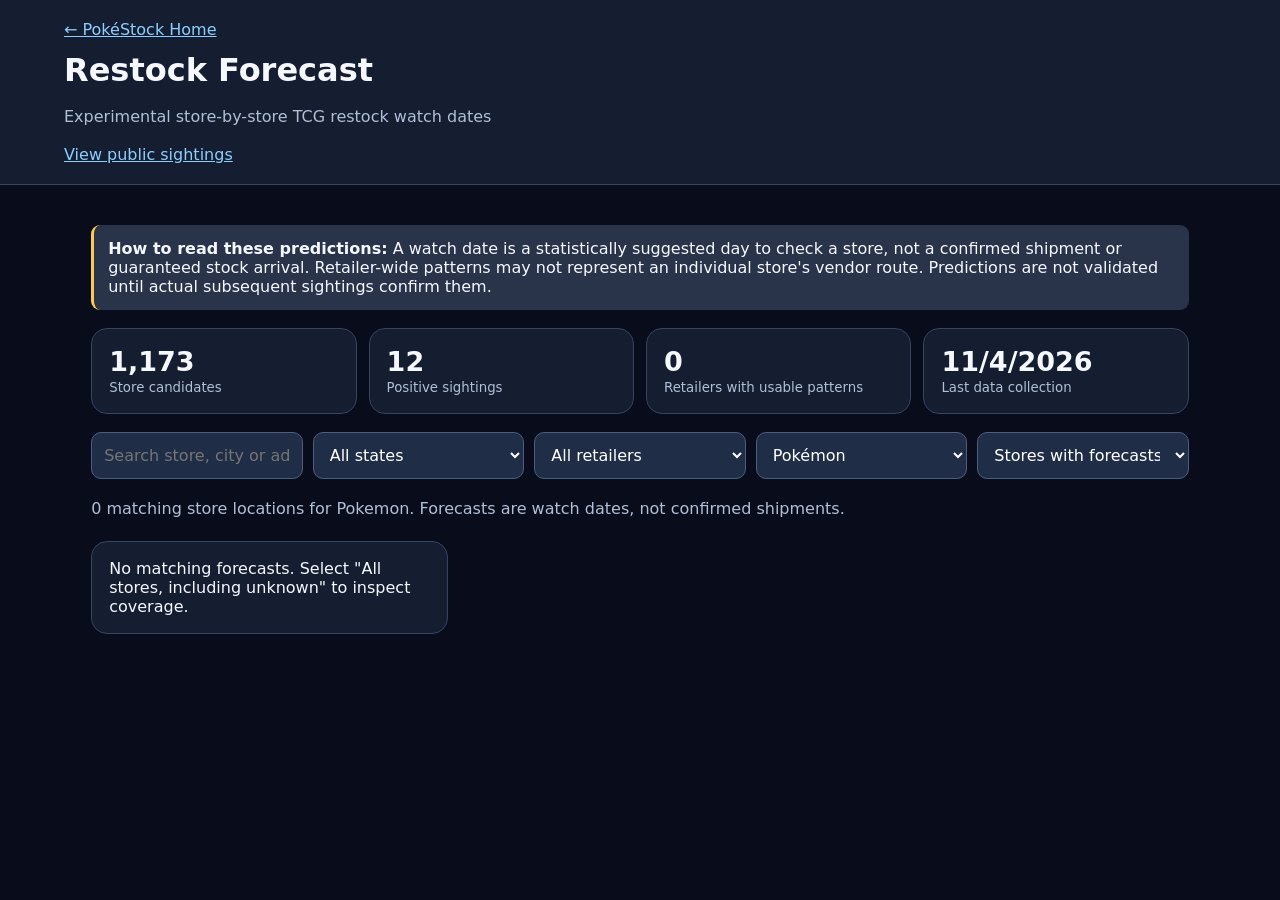
==== forecast.html @ af4f96c8 "Create forecast.html" ====
<!DOCTYPE html>
<html lang="en">
<head>
<meta charset="UTF-8">
<meta name="viewport" content="width=device-width,initial-scale=1">
<meta name="theme-color" content="#090d1b">
<title>PokéStock | Restock Forecast</title>
<style>
:root{color-scheme:dark;font-family:system-ui,sans-serif;background:#090d1b;color:#f5f8ff}
*{box-sizing:border-box}
body{margin:0}
header{padding:20px 5%;background:#151d30;border-bottom:1px solid #354462}
main{max-width:1200px;margin:auto;padding:22px 4%}
a{color:#8dceff}
h1{margin:12px 0}
p{line-height:1.5}
.muted{color:#b0bfd8}
.note{background:#29334a;border-left:3px solid #ffc94b;border-radius:9px;padding:14px;margin:18px 0}
.controls{display:grid;grid-template-columns:repeat(auto-fit,minmax(155px,1fr));gap:10px;margin:18px 0}
input,select{background:#202d47;color:white;border:1px solid #4b5e80;border-radius:10px;padding:12px;width:100%;font:inherit}
.stats{display:grid;grid-template-columns:repeat(auto-fit,minmax(145px,1fr));gap:12px}
.stat,.card{background:#151d30;border:1px solid #354462;border-radius:16px;padding:17px}
.stat strong{display:block;font-size:27px}
.stat small{color:#b0bfd8}
.grid{display:grid;grid-template-columns:repeat(auto-fill,minmax(280px,1fr));gap:14px;margin:20px 0}
.card h3{margin:8px 0}
.date{font-size:23px;font-weight:800;color:#ffc94b}
.pill{display:inline-block;border-radius:20px;background:#30435e;padding:5px 9px;font-size:12px;font-weight:700}
.warning{color:#ffce85}
.ok{color:#79efbb}
button{background:#2869bd;border:0;color:white;padding:11px 15px;border-radius:10px;cursor:pointer}
</style>
</head>
<body>
<header>
<a href="index.html">← PokéStock Home</a>
<h1>Restock Forecast</h1>
<p class="muted">Experimental store-by-store TCG restock watch dates</p>
<a href="sightings.html">View public sightings</a>
</header>
<main>
<div class="note">
<strong>How to read these predictions:</strong>
A watch date is a statistically suggested day to check a store,
not a confirmed shipment or guaranteed stock arrival.
Retailer-wide patterns may not represent an individual store's vendor route.
Predictions are not validated until actual subsequent sightings confirm them.
</div>
<div class="stats">
<div class="stat"><strong id="stores">—</strong><small>Store candidates</small></div>
<div class="stat"><strong id="observations">—</strong><small>Positive sightings</small></div>
<div class="stat"><strong id="patterns">—</strong><small>Retailers with usable patterns</small></div>
<div class="stat"><strong id="updated">—</strong><small>Last data collection</small></div>
</div>
<div class="controls">
<input id="search" placeholder="Search store, city or address">
<select id="state"><option value="">All states</option></select>
<select id="retailer"><option value="">All retailers</option></select>
<select id="game">
<option value="Pokemon">Pokémon</option>
<option value="Gundam">Gundam</option>
<option value="Union Arena">Union Arena</option>
<option value="One Piece">One Piece</option>
<option value="Lorcana">Lorcana</option>
<option value="Magic The Gathering">Magic: The Gathering</option>
<option value="Yu-Gi-Oh">Yu-Gi-Oh!</option>
<option value="Digimon">Digimon</option>
<option value="Dragon Ball">Dragon Ball</option>
<option value="Star Wars Unlimited">Star Wars Unlimited</option>
<option value="Riftbound">Riftbound</option>
<option value="Flesh and Blood">Flesh and Blood</option>
<option value="Weiss Schwarz">Weiss Schwarz</option>
<option value="Cardfight Vanguard">Cardfight Vanguard</option>
</select>
<select id="coverage">
<option value="forecast">Stores with forecasts</option>
<option value="all">All stores, including unknown</option>
</select>
</div>
<p id="summary" class="muted">Loading data...</p>
<div id="results" class="grid"></div>
</main>
<script>
"use strict";
const $=id=>document.getElementById(id);
const DAY=86400000;
let stores=[],events=[],report={};
const DAYS=["Sunday","Monday","Tuesday","Wednesday","Thursday","Friday","Saturday"];
function esc(s){
return String(s??"").replace(/[&<>"']/g,c=>({"&":"&amp;","<":"&lt;",">":"&gt;",'"':"&quot;","'":"&#39;"}[c]));
}
function norm(s){return String(s??"").trim().toLowerCase();}
function dateOnly(s){
const d=new Date(s);
return Number.isFinite(d.getTime())?d:null;
}
function dayKey(d){
return d.getUTCFullYear()+"-"+String(d.getUTCMonth()+1).padStart(2,"0")+"-"+String(d.getUTCDate()).padStart(2,"0");
}
function utcDay(s){
const d=dateOnly(s);
if(!d)return null;
return new Date(Date.UTC(d.getUTCFullYear(),d.getUTCMonth(),d.getUTCDate()));
}
function nextDays(){
const today=new Date();
const base=new Date(Date.UTC(today.getFullYear(),today.getMonth(),today.getDate()));
return Array.from({length:14},(_,i)=>new Date(base.getTime()+i*DAY));
}
function uniqueOptions(id,values){
const el=$(id);
const selected=el.value;
for(const v of [...new Set(values)].filter(Boolean).sort()){
const o=document.createElement("option");
o.value=v;o.textContent=v;el.appendChild(o);
}
el.value=selected;
}
function positive(e){
return e.report_status==="reported_in_stock";
}
function gameEvents(game){
return events.filter(e=>e.game===game&&positive(e)&&utcDay(e.reported_at_approx));
}
function retailerPattern(chain,game){
const records=gameEvents(game).filter(e=>norm(e.retailer)===norm(chain));
const grouped=new Map();
for(const e of records){
const d=utcDay(e.reported_at_approx);
const key=[
norm(e.retailer),norm(e.branch),norm(e.city),
norm(e.state),dayKey(d)
].join("|");
if(!grouped.has(key))grouped.set(key,{date:d,day:d.getUTCDay()});
}
const unique=[...grouped.values()];
const days=new Set(unique.map(x=>dayKey(x.date)));
const counts=Array(7).fill(0);
for(const item of unique)counts[item.day]++;
const total=counts.reduce((a,b)=>a+b,0);
return {counts,total,distinctDays:days.size};
}
function storePattern(store,game){
const rows=gameEvents(game).filter(e=>e.store_id===store.source_id);
const days=[...new Set(rows.map(e=>dayKey(utcDay(e.reported_at_approx))))];
const counts=Array(7).fill(0);
for(const day of days){
const d=utcDay(day);
if(d)counts[d.getUTCDay()]++;
}
return {counts,total:days.length,distinctDays:days.length};
}
function buildForecast(store,game){
const local=storePattern(store,game);
const chain=retailerPattern(store.chain,game);
let evidence,scope;
if(local.distinctDays>=3){
evidence=local;scope="store";
}else if(chain.distinctDays>=3&&chain.total>=5){
evidence=chain;scope="retailer";
}else{
return {status:"insufficient",local,chain};
}
const max=Math.max(...evidence.counts);
if(max<2)return {status:"insufficient",local,chain};
const candidates=nextDays()
.filter(d=>evidence.counts[d.getUTCDay()]===max);
if(!candidates.length)return {status:"insufficient",local,chain};
const chosen=candidates[0];
return {
status:"watch",
date:chosen,
weekday:DAYS[chosen.getUTCDay()],
scope,local,chain,
sample:evidence.total,
weekdayCount:max,
weekdayShare:max/evidence.total,
confidence:"Experimental / unvalidated"
};
}
function render(){
const game=$("game").value;
const q=norm($("search").value);
const state=$("state").value;
const retailer=$("retailer").value;
const coverage=$("coverage").value;
const filtered=stores
.filter(s=>!state||s.state===state)
.filter(s=>!retailer||s.chain===retailer)
.filter(s=>!q||[
s.name,s.chain,s.city,s.state,s.address
].join(" ").toLowerCase().includes(q))
.map(s=>({store:s,forecast:buildForecast(s,game)}))
.filter(x=>coverage==="all"||x.forecast.status==="watch")
.sort((a,b)=>{
if(a.forecast.status!==b.forecast.status)
return a.forecast.status==="watch"?-1:1;
if(a.forecast.status==="watch"&&b.forecast.status==="watch"){
const diff=a.forecast.date-b.forecast.date;
if(diff)return diff;
}
return String(a.store.state).localeCompare(String(b.store.state))||
String(a.store.city).localeCompare(String(b.store.city));
});
$("summary").textContent=filtered.length+
" matching store locations for "+game+
". Forecasts are watch dates, not confirmed shipments.";
$("results").innerHTML=filtered.slice(0,300).map(({store:s,forecast:f})=>{
const watch=f.status==="watch";
const evidence=watch
? f.scope==="store"
?"Based on "+f.local.distinctDays+" separate sighting days at this candidate location."
:"Based on "+f.chain.total+" distinct store-day reports across "+f.chain.distinctDays+" days for "+s.chain+". Not a location-specific delivery pattern."
:"Not enough positive sightings for a defensible watch date.";
return `<article class="card">
<span class="pill">${esc(game)}</span>
<h3>${esc(s.name)}</h3>
<p>${esc(s.address||"Address unverified")}</p>
<p>${esc(s.city)}, ${esc(s.state)}</p>
${watch?`
<div class="date">${esc(f.weekday)}, ${esc(f.date.toLocaleDateString("en-US",{timeZone:"UTC",month:"short",day:"numeric",year:"numeric"}))}</div>
<p class="warning"><strong>Experimental restock watch</strong></p>
<p class="muted">${esc(evidence)}</p>
<p class="muted">Model basis: ${esc(f.scope==="store"?"Exact-store reports":"Retailer-wide reports")} · ${f.weekdayCount}/${f.sample} observed store-days fell on ${esc(f.weekday)}.</p>
`:`
<p class="warning"><strong>Forecast unavailable</strong></p>
<p class="muted">${esc(evidence)}</p>
`}
<p class="muted">Store identity: candidate / unverified. Current shelf stock: unknown.</p>
</article>`;
}).join("")||'<div class="card">No matching forecasts. Select "All stores, including unknown" to inspect coverage.</div>';
if(filtered.length>300)$("summary").textContent+=" Showing first 300 results; narrow your search.";
}
async function load(){
try{
const suffix="?v="+Date.now();
const urls=[
"data/physical_inventory_sources.json",
"data/v34_public_sightings.json",
"data/v34_report.json"
];
const responses=await Promise.all(urls.map(u=>fetch(u+suffix,{cache:"no-store"})));
if(responses.some(r=>!r.ok))throw Error("One or more data files are unavailable");
[stores,events,report]=await Promise.all(responses.map(r=>r.json()));
if(!Array.isArray(stores)||!Array.isArray(events))throw Error("Invalid data format");
uniqueOptions("state",stores.map(s=>s.state));
uniqueOptions("retailer",stores.map(s=>s.chain));
$("stores").textContent=stores.length.toLocaleString();
$("observations").textContent=gameEvents("Pokemon").length;
$("patterns").textContent=[...new Set(stores.map(s=>s.chain))]
.filter(chain=>{
const p=retailerPattern(chain,"Pokemon");
return p.distinctDays>=3&&p.total>=5&&Math.max(...p.counts)>=2;
}).length;
$("updated").textContent=report.checked_at?
new Date(report.checked_at).toLocaleDateString():"Unknown";
render();
}catch(err){
$("summary").textContent="Unable to load forecast data: "+err.message;
console.error(err);
}
}
for(const id of ["search","state","retailer","game","coverage"]){
$(id).addEventListener("input",render);
}
load();
</script>
</body>
</html>
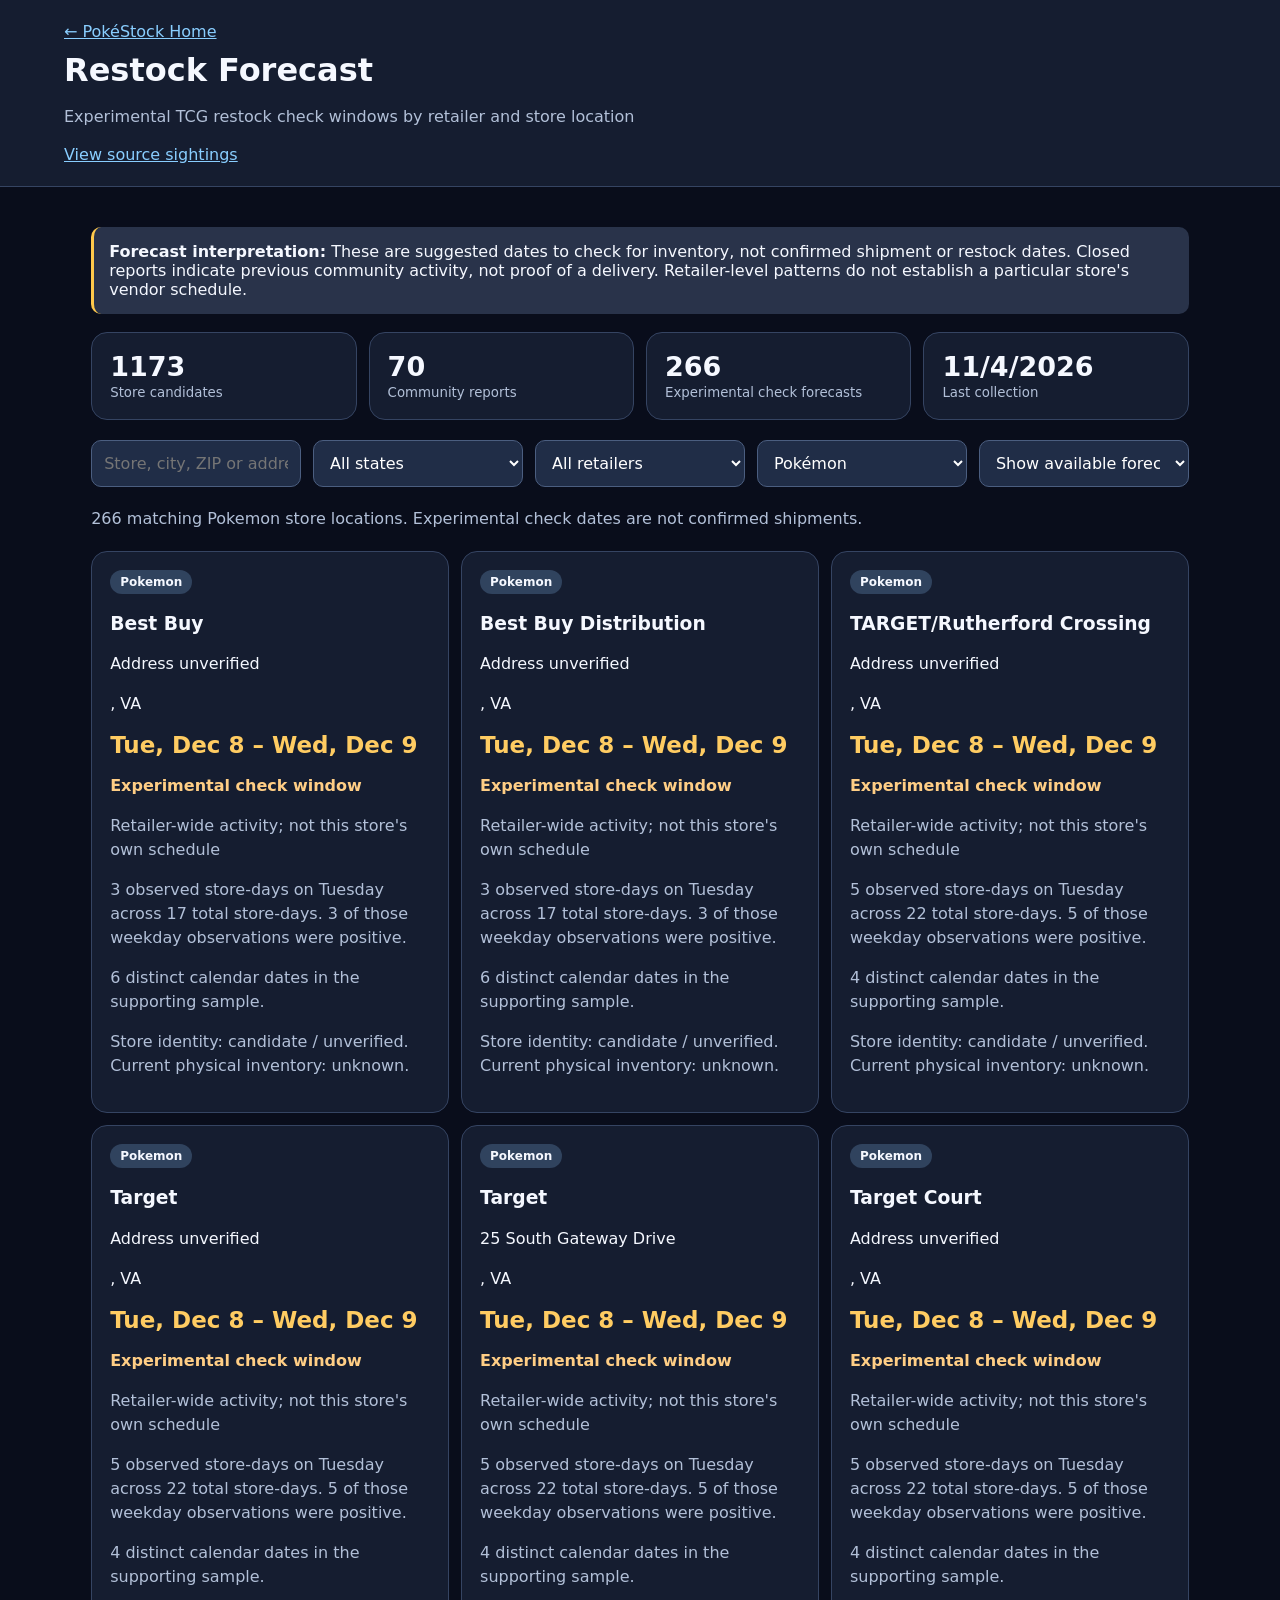
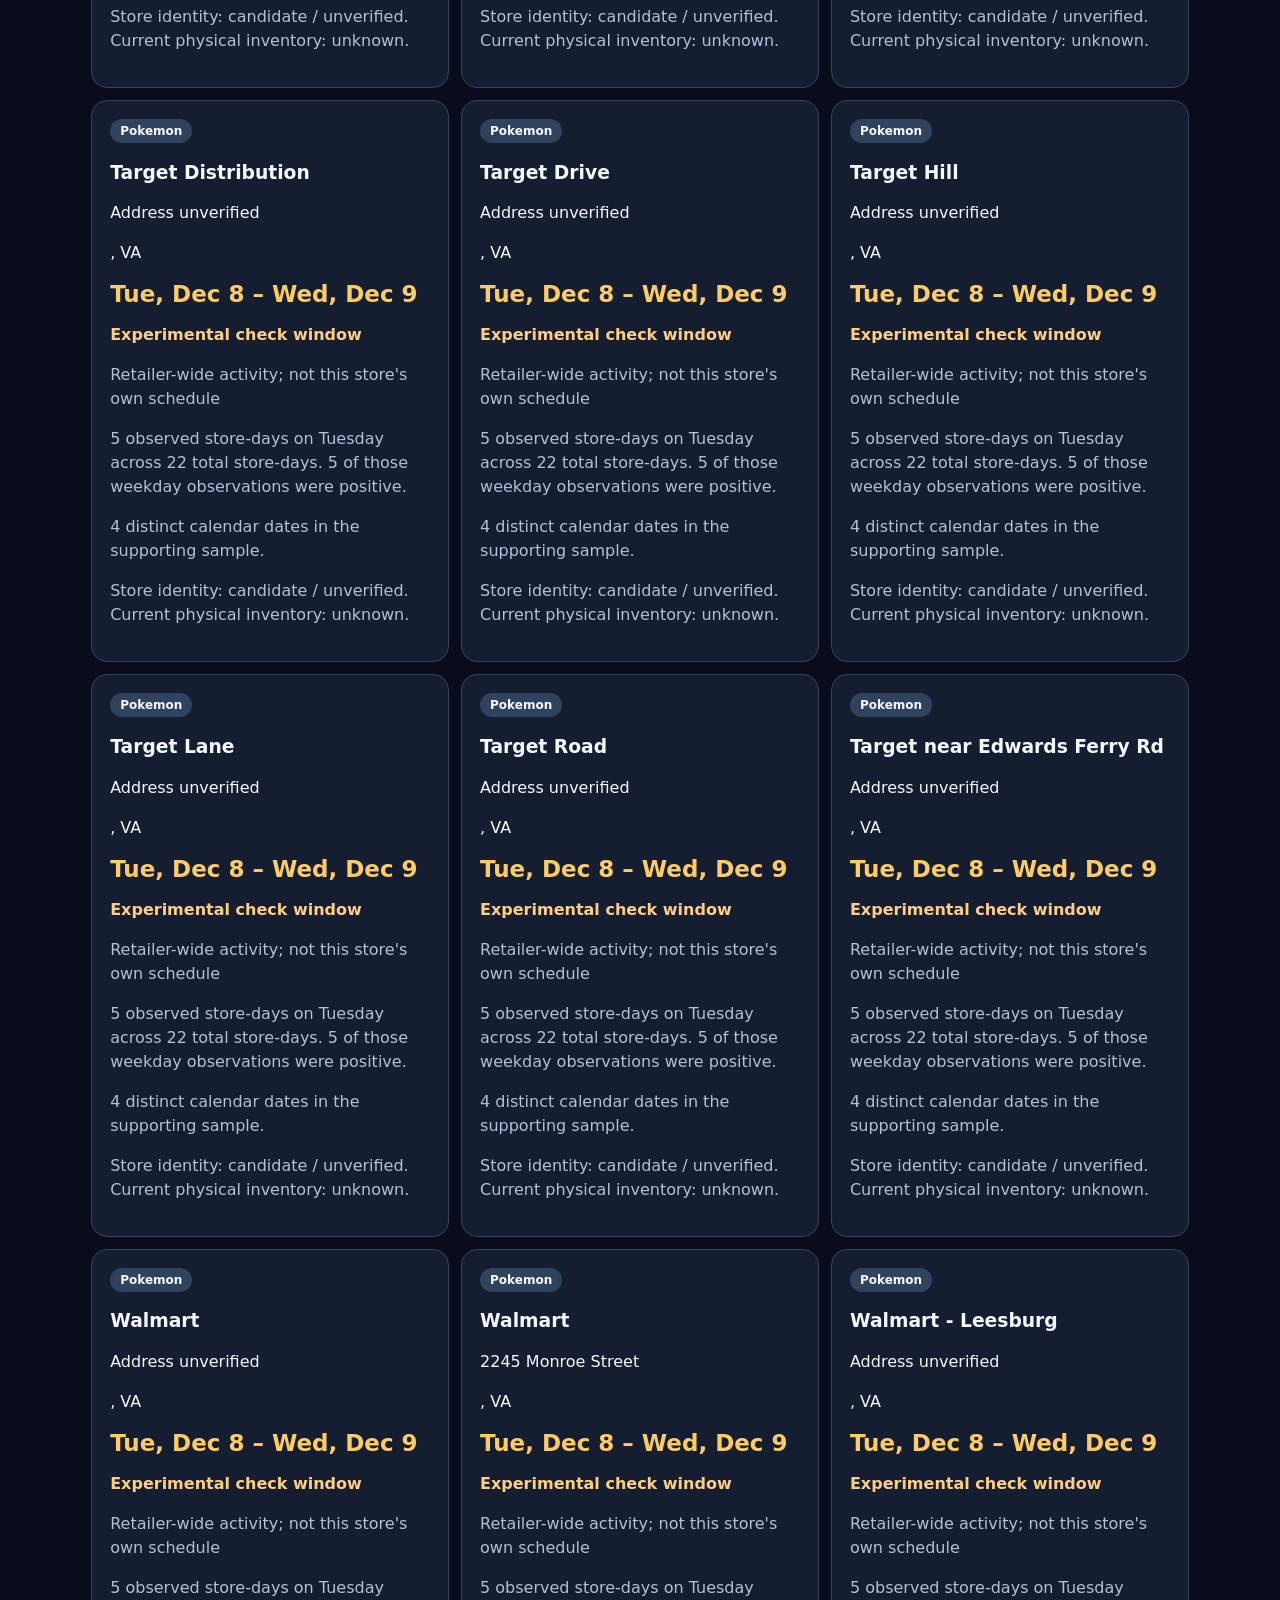
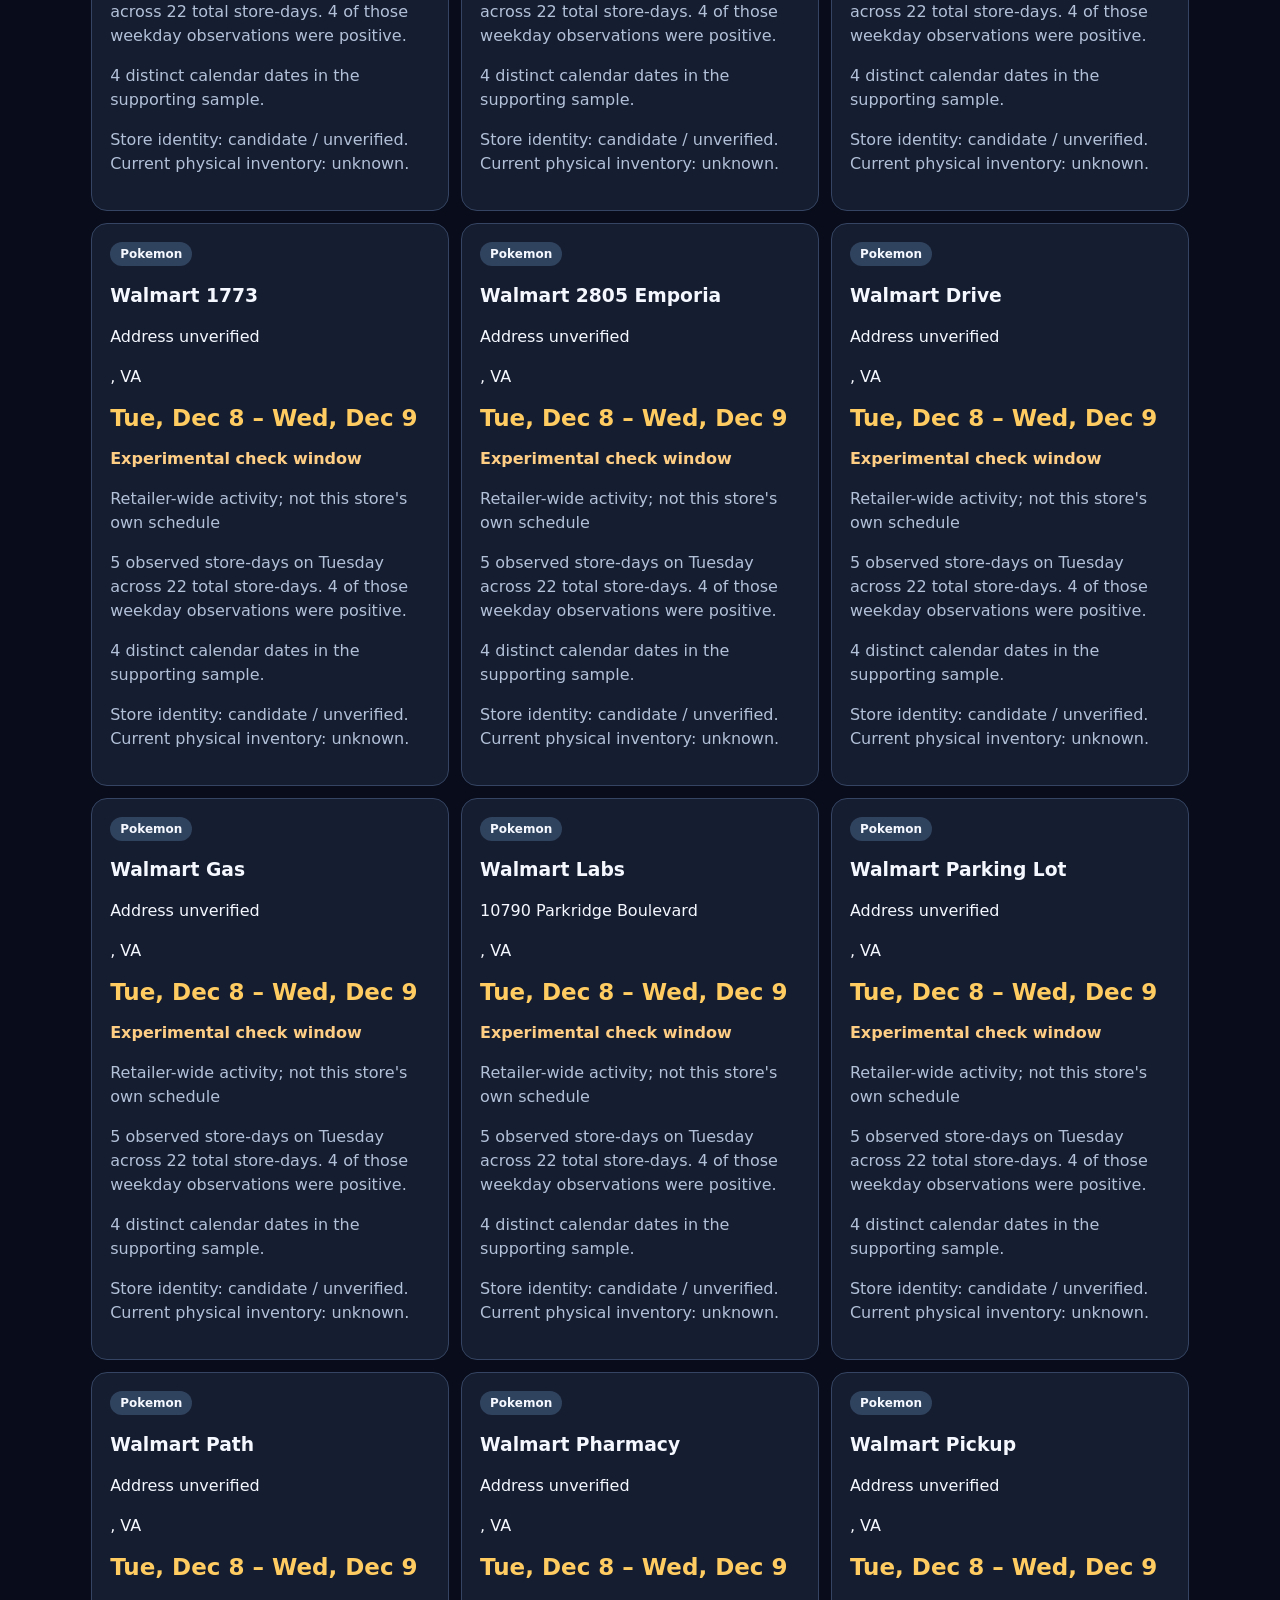
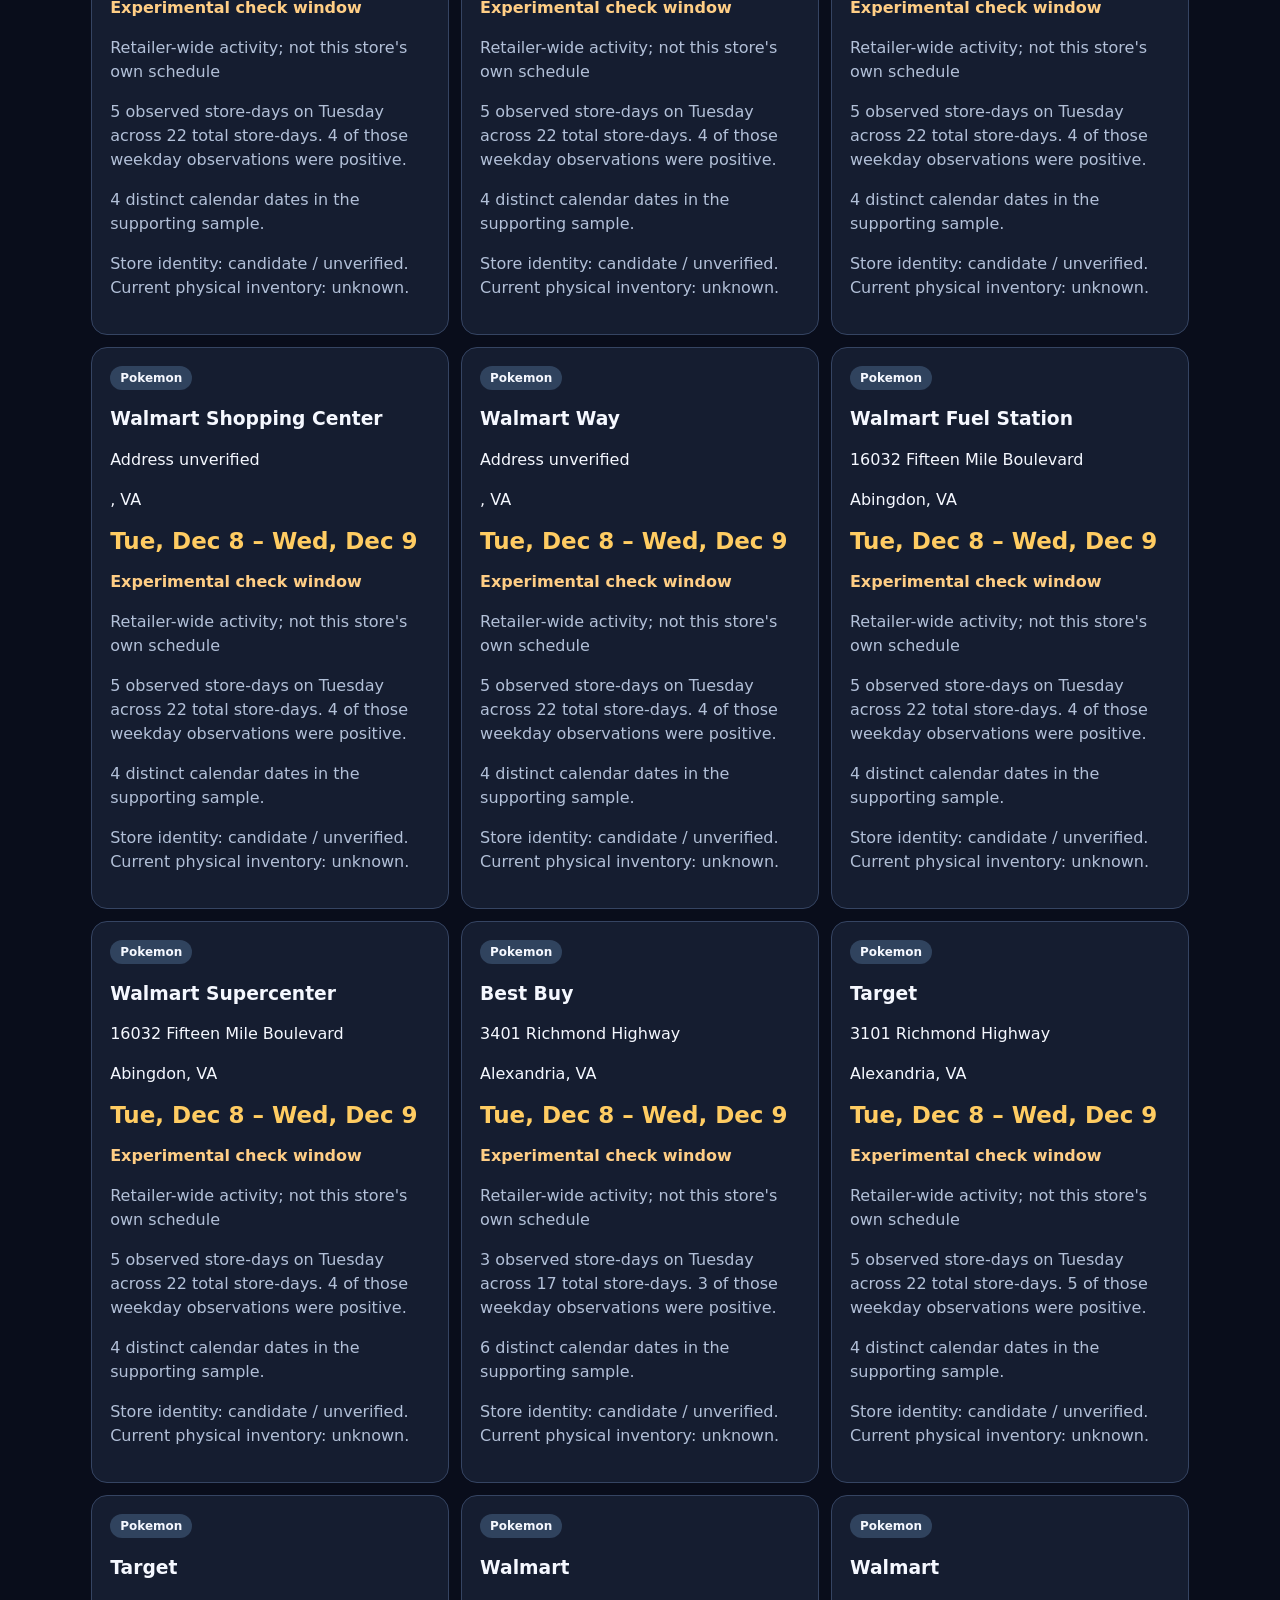
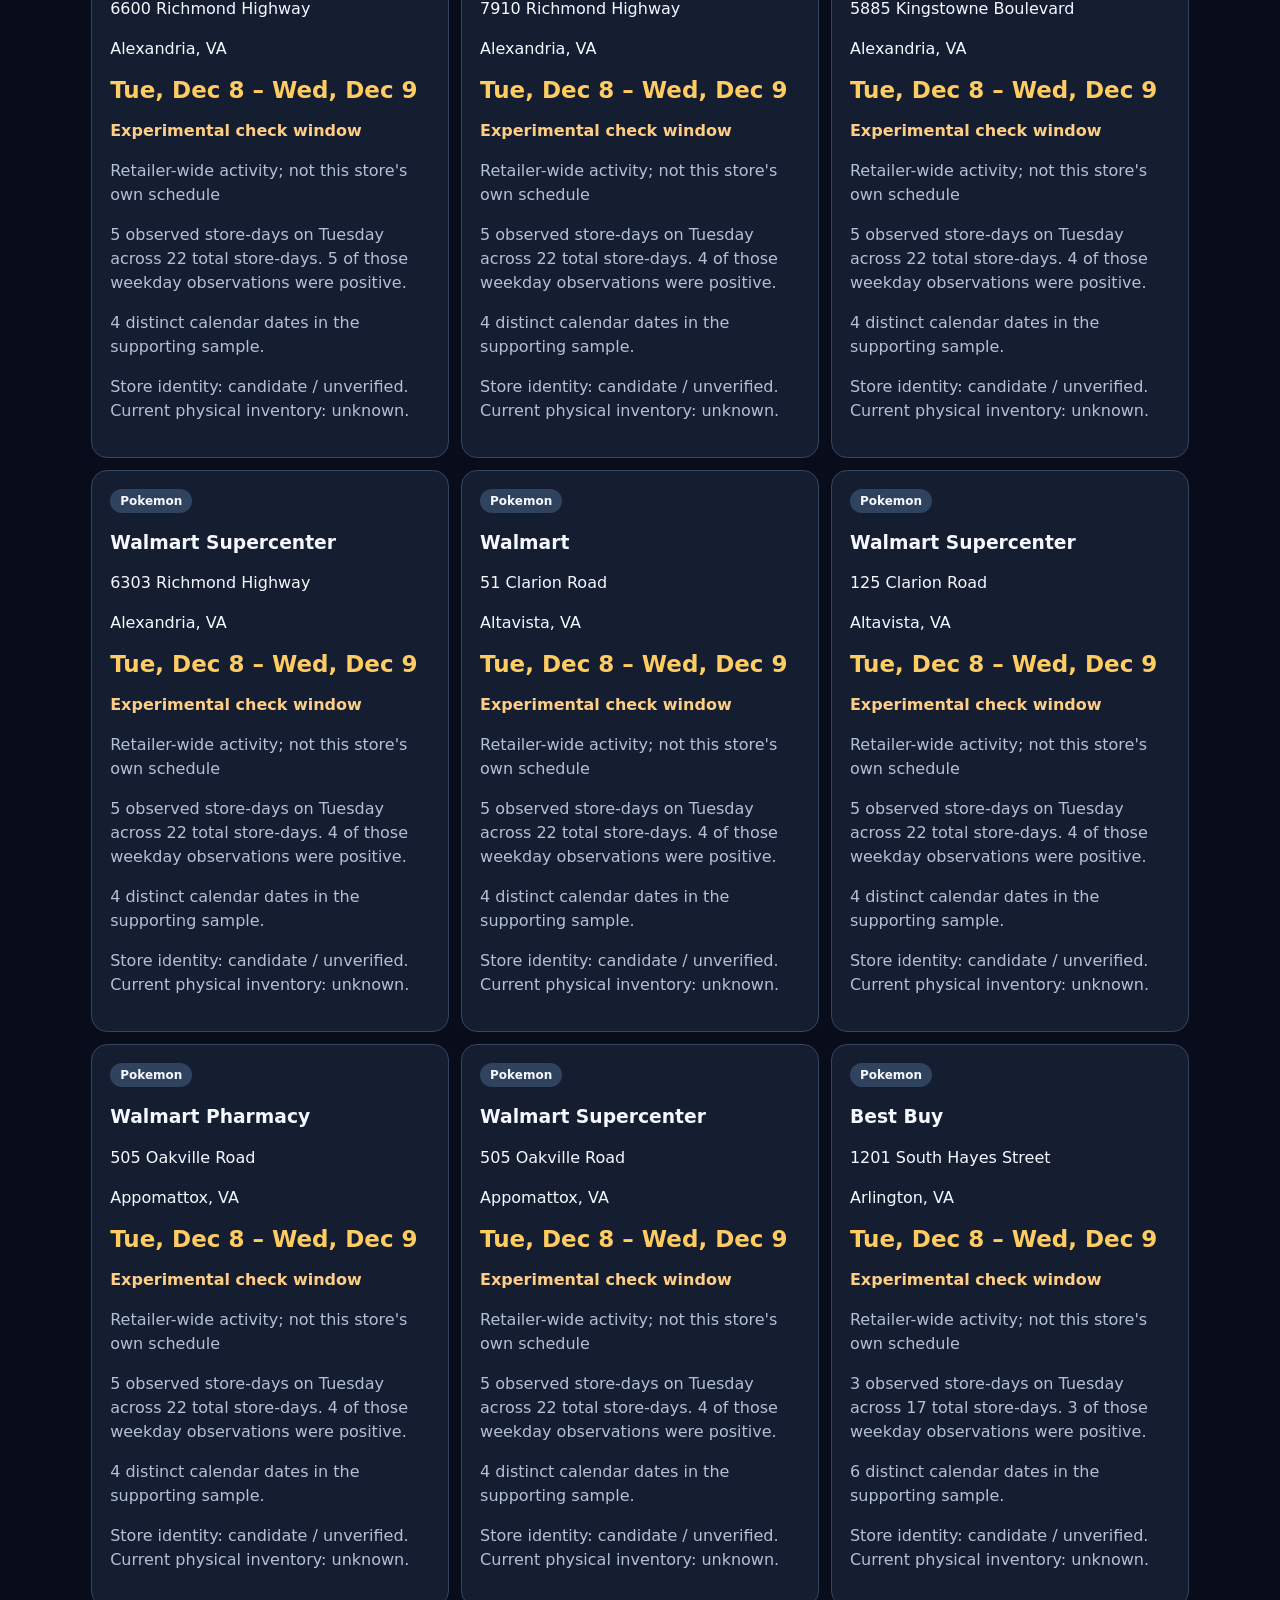
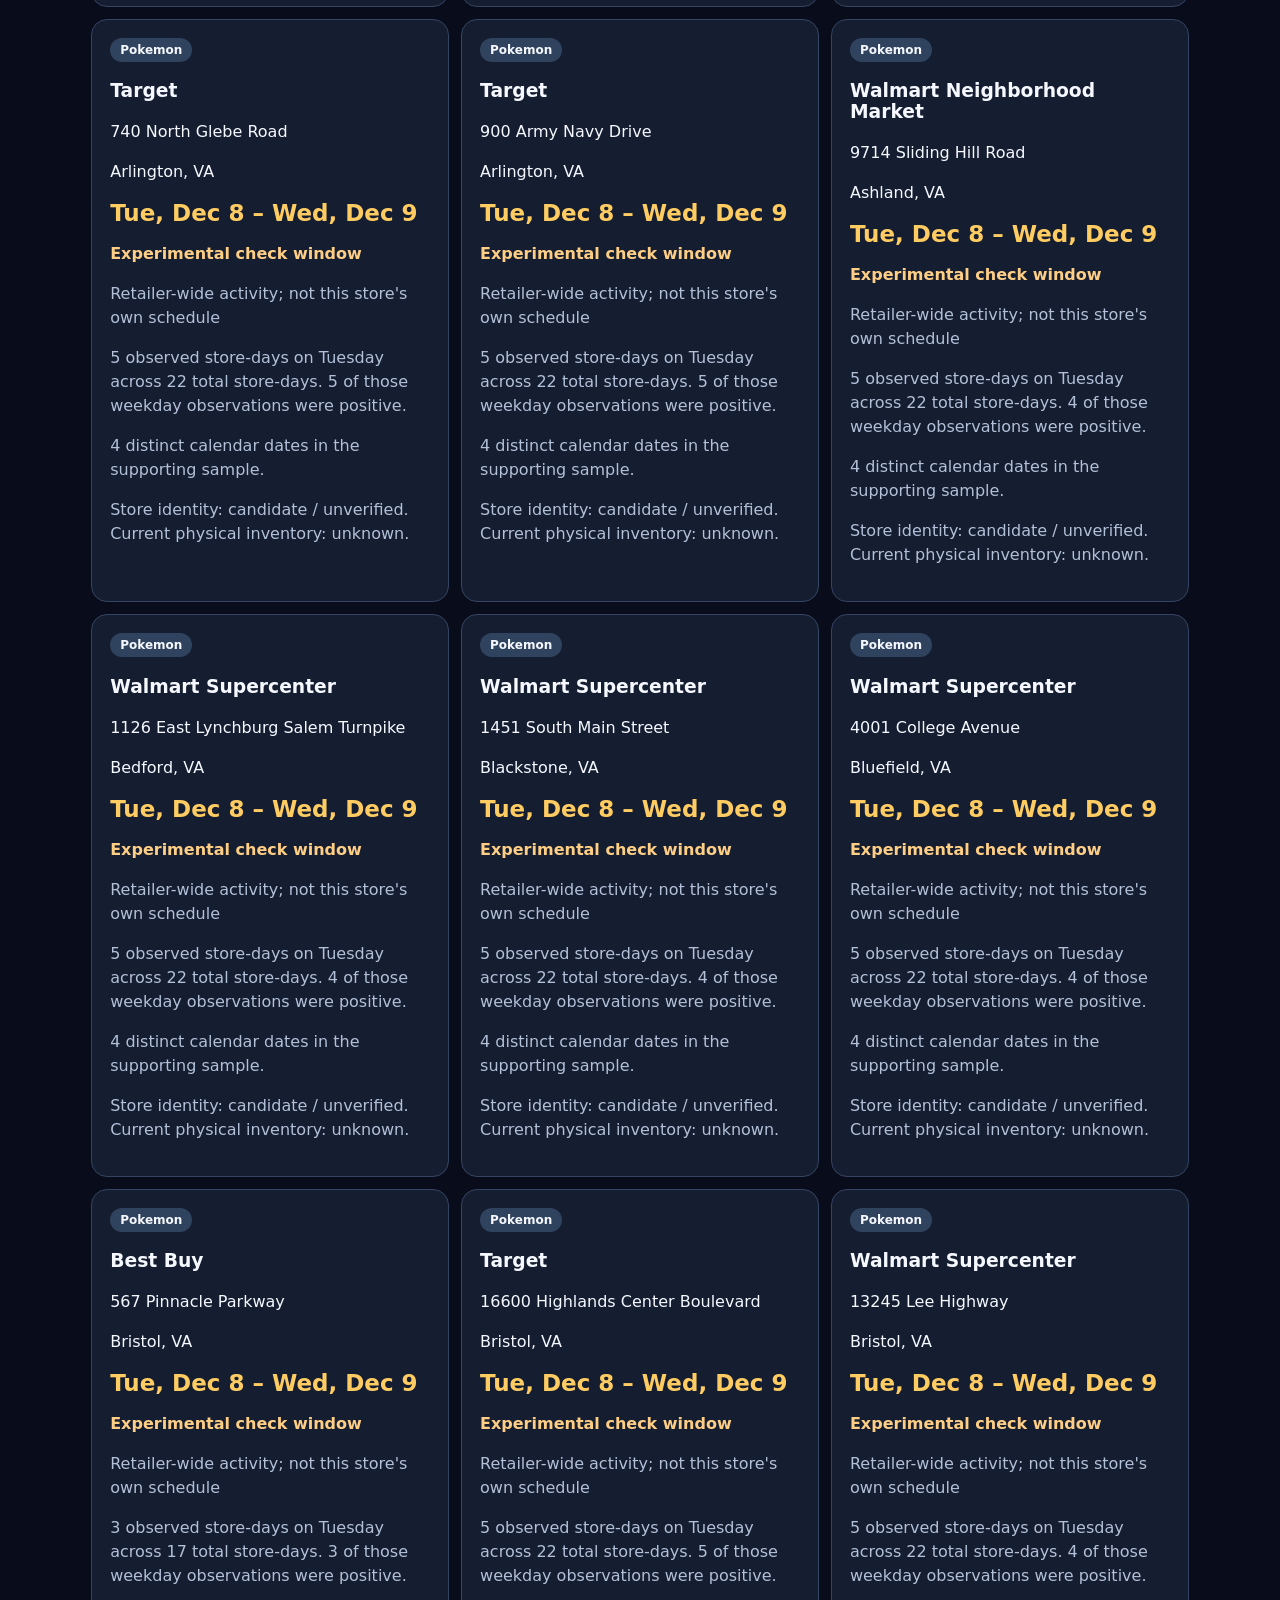
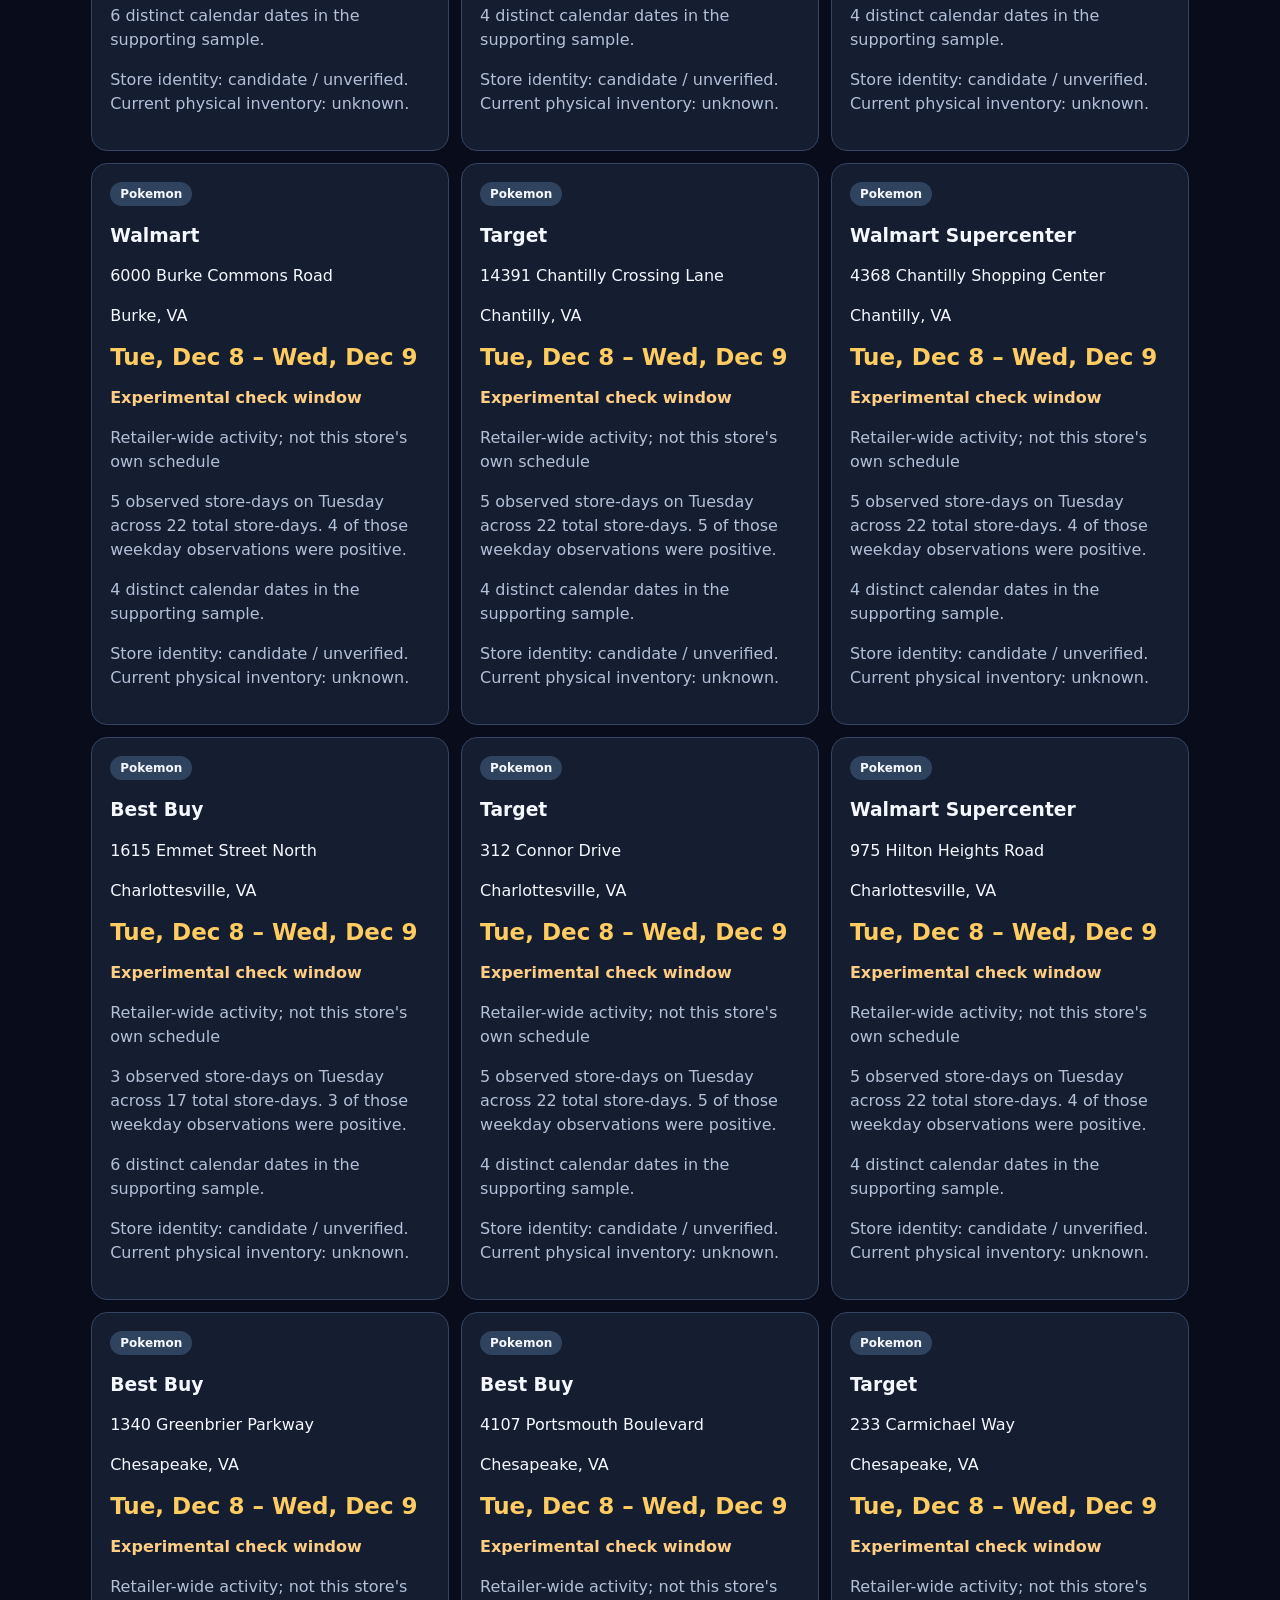
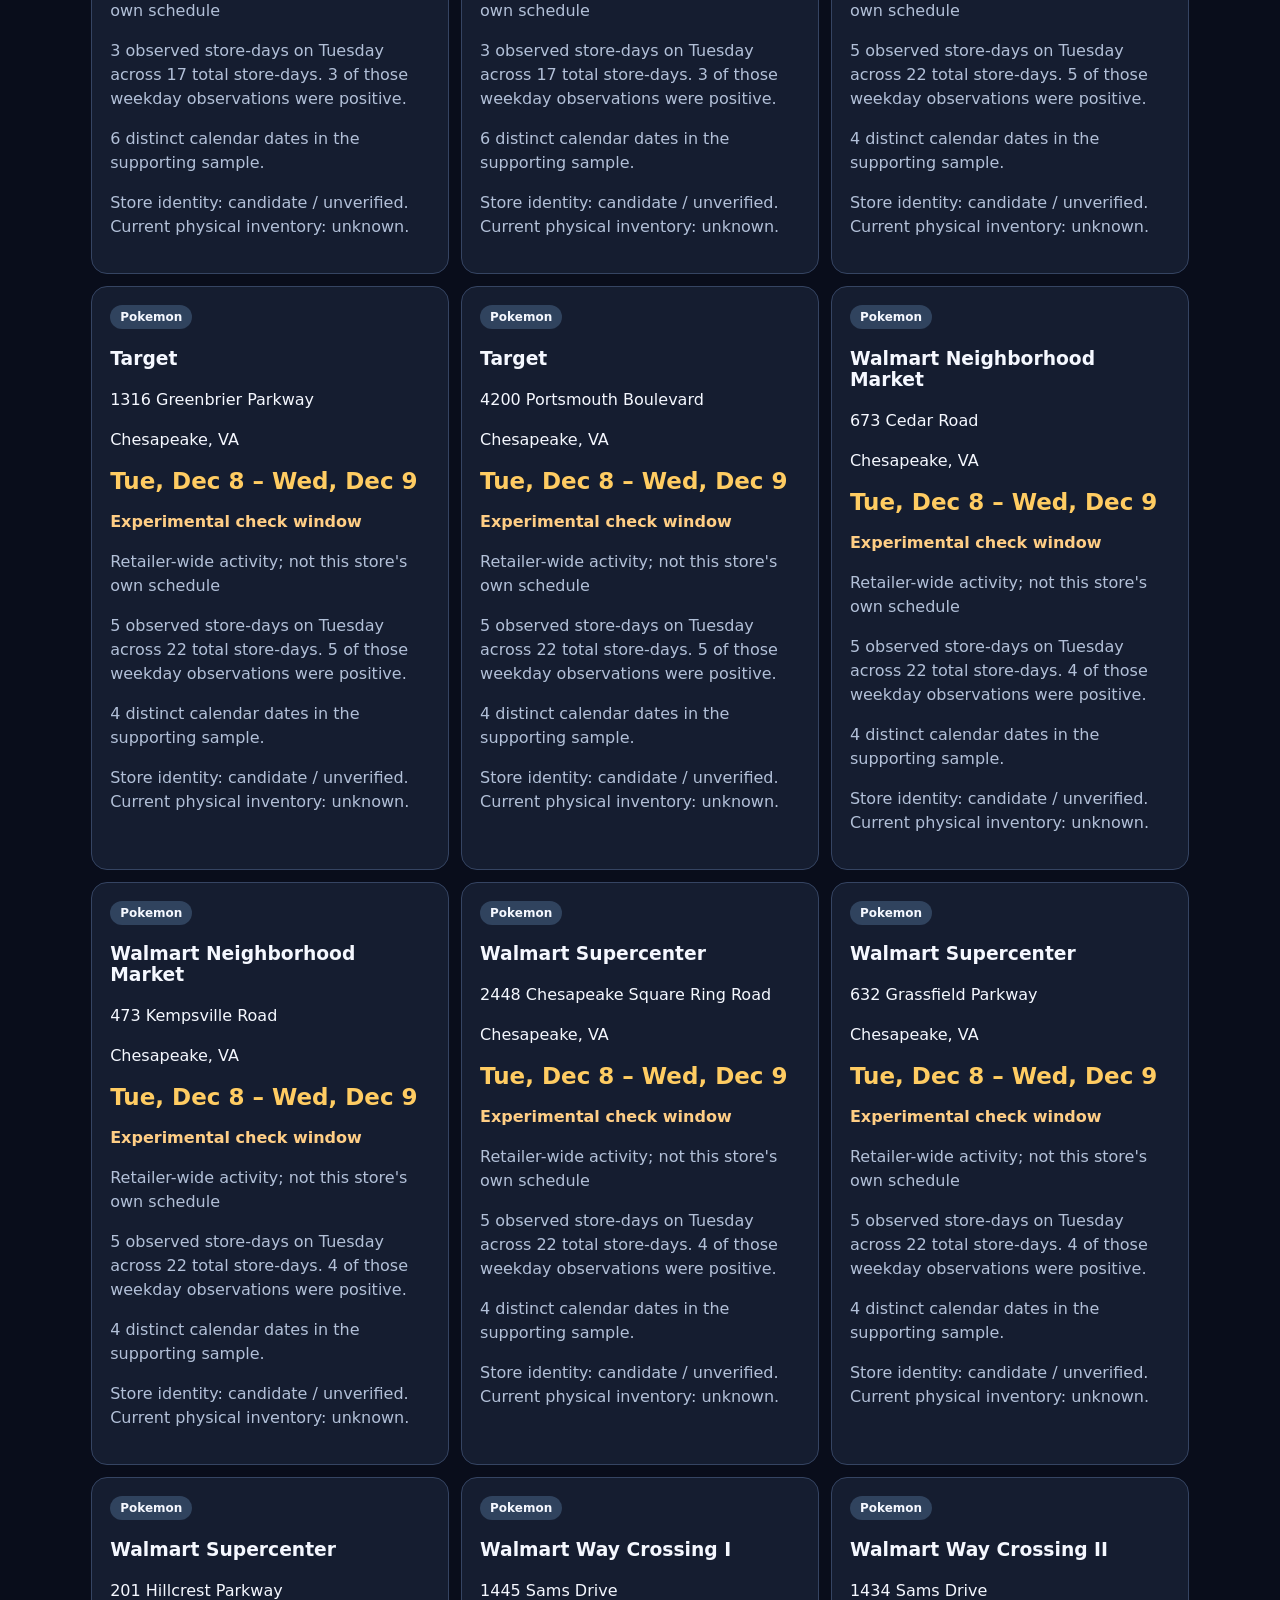
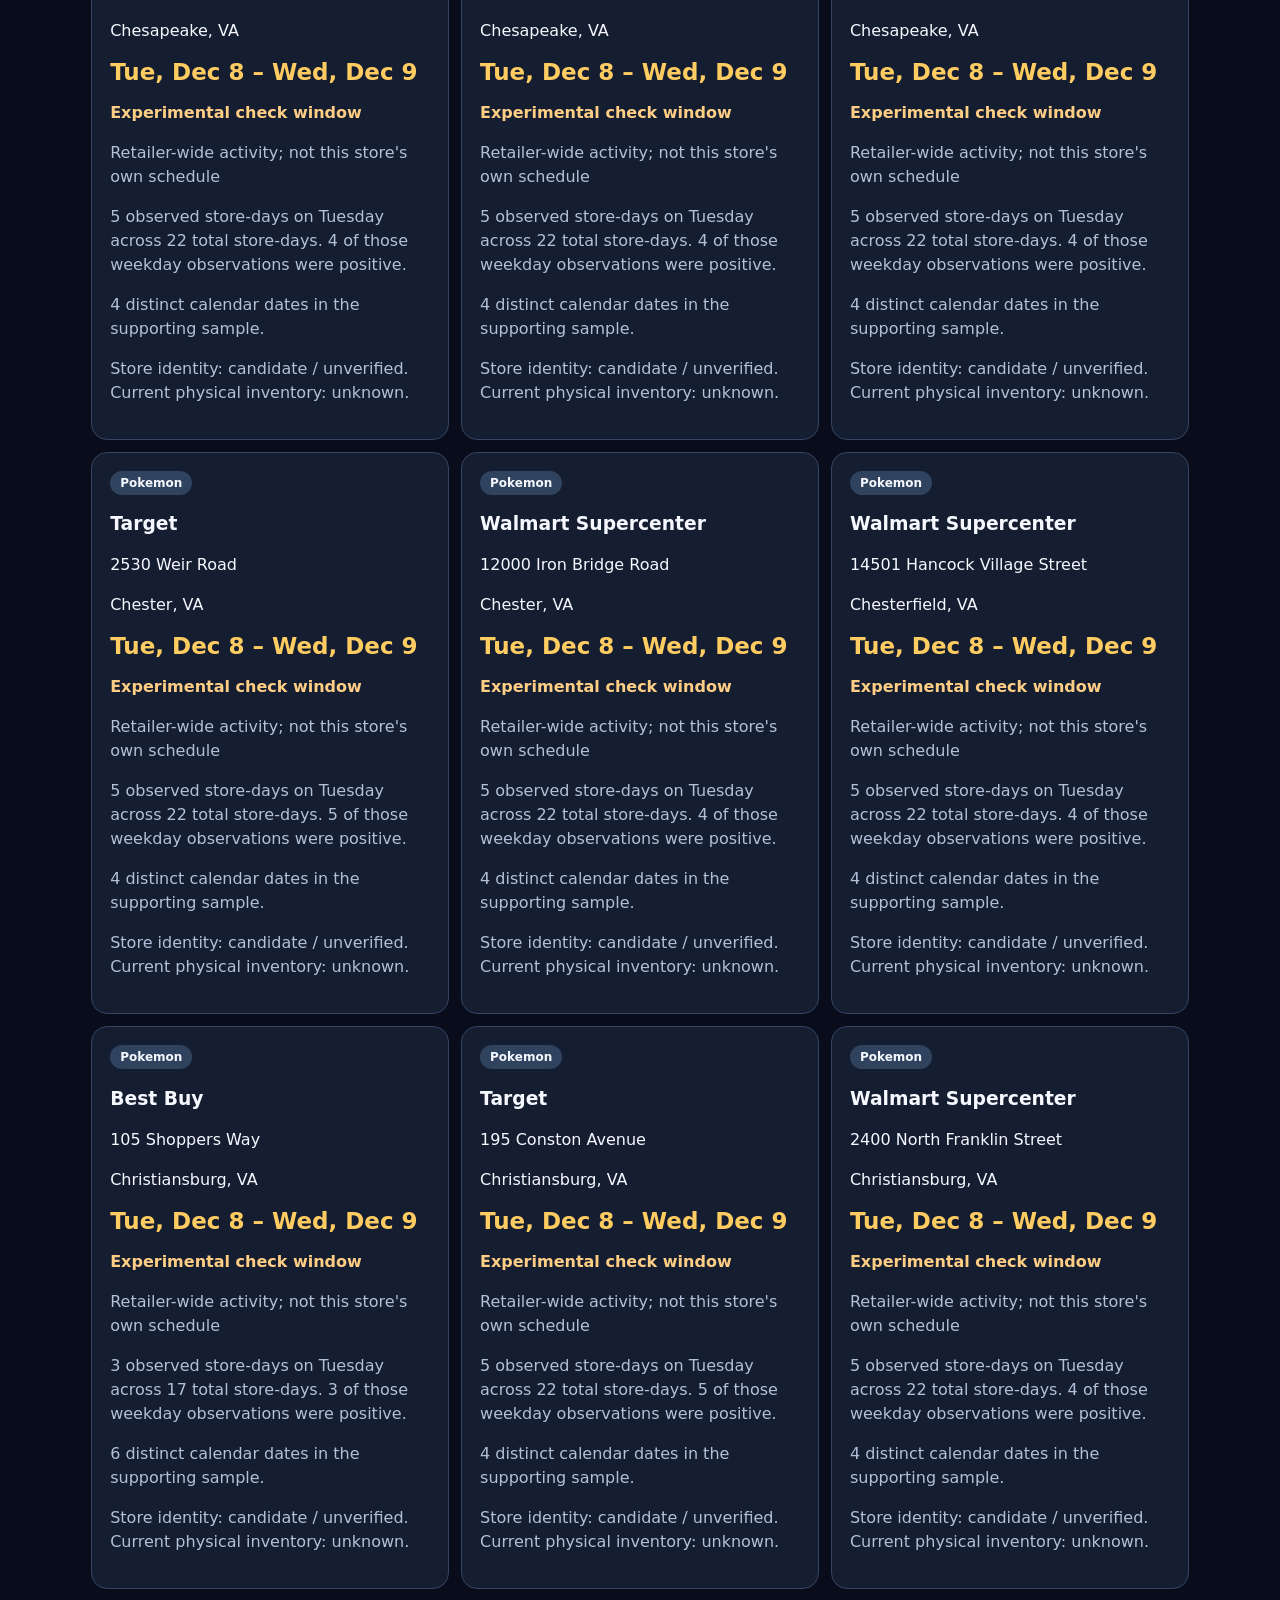
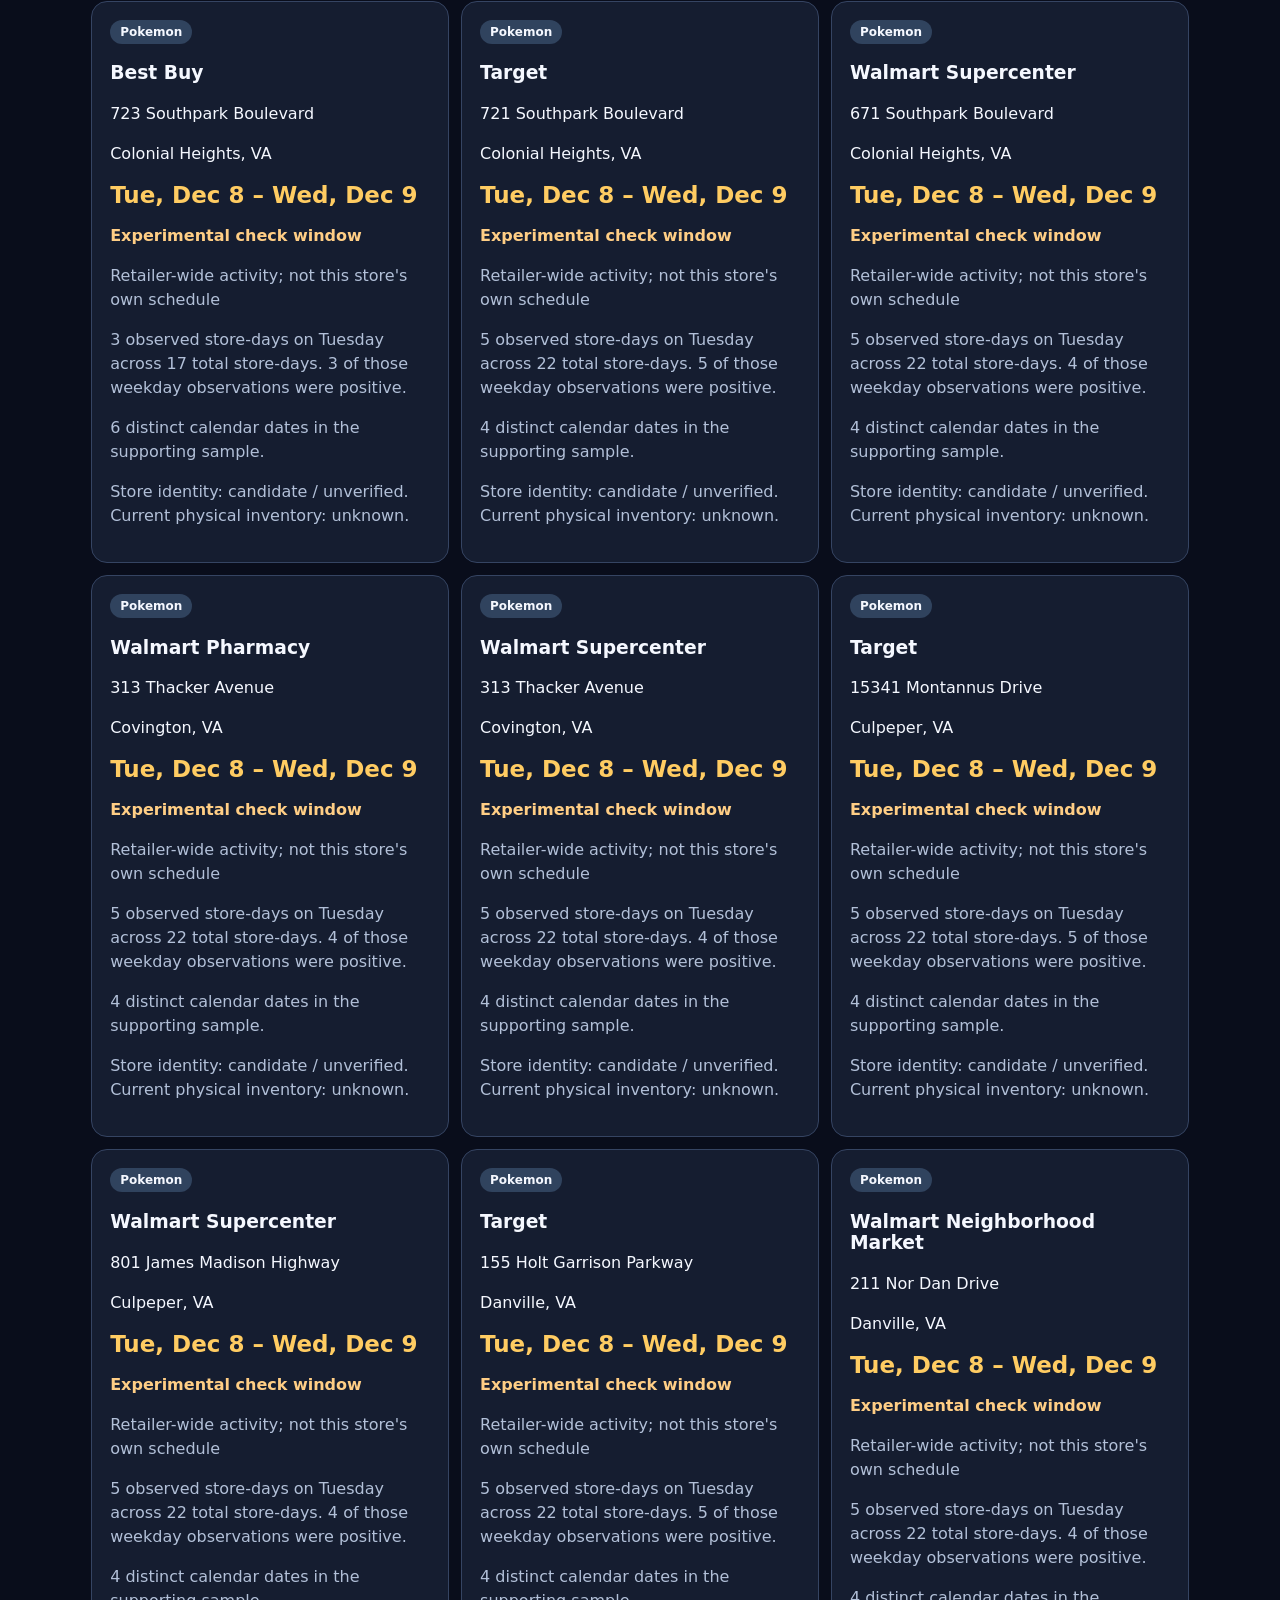
==== commit 5b436484: "Update forecast.html" ====
--- a/forecast.html
+++ b/forecast.html
@@ -1,3 +1,4 @@
+
 <!DOCTYPE html>
 <html lang="en">
 <head>
@@ -6,64 +7,137 @@
 <meta name="theme-color" content="#090d1b">
 <title>PokéStock | Restock Forecast</title>
 <style>
-:root{color-scheme:dark;font-family:system-ui,sans-serif;background:#090d1b;color:#f5f8ff}
+:root{
+  color-scheme:dark;
+  font-family:system-ui,sans-serif;
+  background:#090d1b;
+  color:#f5f8ff;
+}
 *{box-sizing:border-box}
 body{margin:0}
-header{padding:20px 5%;background:#151d30;border-bottom:1px solid #354462}
+header{
+  background:#151d30;
+  border-bottom:1px solid #354462;
+  padding:22px 5%;
+}
 main{max-width:1200px;margin:auto;padding:22px 4%}
-a{color:#8dceff}
-h1{margin:12px 0}
+a{color:#89ceff}
+h1{margin:10px 0}
 p{line-height:1.5}
-.muted{color:#b0bfd8}
-.note{background:#29334a;border-left:3px solid #ffc94b;border-radius:9px;padding:14px;margin:18px 0}
-.controls{display:grid;grid-template-columns:repeat(auto-fit,minmax(155px,1fr));gap:10px;margin:18px 0}
-input,select{background:#202d47;color:white;border:1px solid #4b5e80;border-radius:10px;padding:12px;width:100%;font:inherit}
-.stats{display:grid;grid-template-columns:repeat(auto-fit,minmax(145px,1fr));gap:12px}
-.stat,.card{background:#151d30;border:1px solid #354462;border-radius:16px;padding:17px}
+.muted{color:#b2c0d8}
+.note{
+  background:#29334a;
+  border-left:3px solid #ffc94b;
+  border-radius:10px;
+  padding:15px;
+  margin:18px 0;
+}
+.controls,.stats,.grid{
+  display:grid;
+  gap:12px;
+}
+.controls{
+  grid-template-columns:repeat(auto-fit,minmax(155px,1fr));
+  margin:20px 0;
+}
+.stats{
+  grid-template-columns:repeat(auto-fit,minmax(140px,1fr));
+}
+.grid{
+  grid-template-columns:repeat(auto-fill,minmax(280px,1fr));
+  margin-top:20px;
+}
+.card,.stat{
+  background:#151d30;
+  border:1px solid #354462;
+  border-radius:16px;
+  padding:18px;
+}
 .stat strong{display:block;font-size:27px}
-.stat small{color:#b0bfd8}
-.grid{display:grid;grid-template-columns:repeat(auto-fill,minmax(280px,1fr));gap:14px;margin:20px 0}
-.card h3{margin:8px 0}
-.date{font-size:23px;font-weight:800;color:#ffc94b}
-.pill{display:inline-block;border-radius:20px;background:#30435e;padding:5px 9px;font-size:12px;font-weight:700}
-.warning{color:#ffce85}
-.ok{color:#79efbb}
-button{background:#2869bd;border:0;color:white;padding:11px 15px;border-radius:10px;cursor:pointer}
+.stat small{color:#b2c0d8}
+input,select{
+  width:100%;
+  background:#202d47;
+  border:1px solid #4b5e80;
+  color:white;
+  border-radius:10px;
+  padding:12px;
+  font:inherit;
+}
+.date{
+  font-size:23px;
+  font-weight:800;
+  color:#ffcc62;
+  margin:12px 0;
+}
+.tag{
+  display:inline-block;
+  background:#30435e;
+  border-radius:20px;
+  padding:5px 10px;
+  font-size:12px;
+  font-weight:700;
+}
+.low{color:#ffce85}
+.unknown{color:#b2c0d8}
+.good{color:#75eeb7}
 </style>
 </head>
 <body>
 <header>
 <a href="index.html">← PokéStock Home</a>
 <h1>Restock Forecast</h1>
-<p class="muted">Experimental store-by-store TCG restock watch dates</p>
-<a href="sightings.html">View public sightings</a>
+<p class="muted">
+Experimental TCG restock check windows by retailer and store location
+</p>
+<a href="sightings.html">View source sightings</a>
 </header>
 <main>
+
 <div class="note">
-<strong>How to read these predictions:</strong>
-A watch date is a statistically suggested day to check a store,
-not a confirmed shipment or guaranteed stock arrival.
-Retailer-wide patterns may not represent an individual store's vendor route.
-Predictions are not validated until actual subsequent sightings confirm them.
-</div>
+<strong>Forecast interpretation:</strong>
+These are suggested dates to check for inventory,
+not confirmed shipment or restock dates.
+Closed reports indicate previous community activity,
+not proof of a delivery. Retailer-level patterns
+do not establish a particular store's vendor schedule.
+</div>
+
 <div class="stats">
-<div class="stat"><strong id="stores">—</strong><small>Store candidates</small></div>
-<div class="stat"><strong id="observations">—</strong><small>Positive sightings</small></div>
-<div class="stat"><strong id="patterns">—</strong><small>Retailers with usable patterns</small></div>
-<div class="stat"><strong id="updated">—</strong><small>Last data collection</small></div>
-</div>
+<div class="stat">
+<strong id="storeCount">—</strong>
+<small>Store candidates</small>
+</div>
+<div class="stat">
+<strong id="reportCount">—</strong>
+<small>Community reports</small>
+</div>
+<div class="stat">
+<strong id="forecastCount">—</strong>
+<small>Experimental check forecasts</small>
+</div>
+<div class="stat">
+<strong id="updated">—</strong>
+<small>Last collection</small>
+</div>
+</div>
+
 <div class="controls">
-<input id="search" placeholder="Search store, city or address">
-<select id="state"><option value="">All states</option></select>
-<select id="retailer"><option value="">All retailers</option></select>
+<input id="search" placeholder="Store, city, ZIP or address">
+<select id="state">
+<option value="">All states</option>
+</select>
+<select id="retailer">
+<option value="">All retailers</option>
+</select>
 <select id="game">
 <option value="Pokemon">Pokémon</option>
 <option value="Gundam">Gundam</option>
 <option value="Union Arena">Union Arena</option>
 <option value="One Piece">One Piece</option>
+<option value="Magic The Gathering">Magic</option>
+<option value="Yu-Gi-Oh">Yu-Gi-Oh</option>
 <option value="Lorcana">Lorcana</option>
-<option value="Magic The Gathering">Magic: The Gathering</option>
-<option value="Yu-Gi-Oh">Yu-Gi-Oh!</option>
 <option value="Digimon">Digimon</option>
 <option value="Dragon Ball">Dragon Ball</option>
 <option value="Star Wars Unlimited">Star Wars Unlimited</option>
@@ -73,198 +147,406 @@
 <option value="Cardfight Vanguard">Cardfight Vanguard</option>
 </select>
 <select id="coverage">
-<option value="forecast">Stores with forecasts</option>
-<option value="all">All stores, including unknown</option>
+<option value="forecast">Show available forecasts</option>
+<option value="all">Include stores with insufficient data</option>
 </select>
 </div>
-<p id="summary" class="muted">Loading data...</p>
+
+<p id="summary" class="muted">Loading forecasts...</p>
 <div id="results" class="grid"></div>
+
 </main>
 <script>
 "use strict";
+
 const $=id=>document.getElementById(id);
 const DAY=86400000;
-let stores=[],events=[],report={};
-const DAYS=["Sunday","Monday","Tuesday","Wednesday","Thursday","Friday","Saturday"];
-function esc(s){
-return String(s??"").replace(/[&<>"']/g,c=>({"&":"&amp;","<":"&lt;",">":"&gt;",'"':"&quot;","'":"&#39;"}[c]));
-}
-function norm(s){return String(s??"").trim().toLowerCase();}
-function dateOnly(s){
-const d=new Date(s);
-return Number.isFinite(d.getTime())?d:null;
-}
-function dayKey(d){
-return d.getUTCFullYear()+"-"+String(d.getUTCMonth()+1).padStart(2,"0")+"-"+String(d.getUTCDate()).padStart(2,"0");
-}
-function utcDay(s){
-const d=dateOnly(s);
-if(!d)return null;
-return new Date(Date.UTC(d.getUTCFullYear(),d.getUTCMonth(),d.getUTCDate()));
-}
-function nextDays(){
-const today=new Date();
-const base=new Date(Date.UTC(today.getFullYear(),today.getMonth(),today.getDate()));
-return Array.from({length:14},(_,i)=>new Date(base.getTime()+i*DAY));
-}
-function uniqueOptions(id,values){
-const el=$(id);
-const selected=el.value;
-for(const v of [...new Set(values)].filter(Boolean).sort()){
-const o=document.createElement("option");
-o.value=v;o.textContent=v;el.appendChild(o);
-}
-el.value=selected;
-}
-function positive(e){
-return e.report_status==="reported_in_stock";
-}
-function gameEvents(game){
-return events.filter(e=>e.game===game&&positive(e)&&utcDay(e.reported_at_approx));
-}
-function retailerPattern(chain,game){
-const records=gameEvents(game).filter(e=>norm(e.retailer)===norm(chain));
-const grouped=new Map();
-for(const e of records){
-const d=utcDay(e.reported_at_approx);
-const key=[
-norm(e.retailer),norm(e.branch),norm(e.city),
-norm(e.state),dayKey(d)
-].join("|");
-if(!grouped.has(key))grouped.set(key,{date:d,day:d.getUTCDay()});
-}
-const unique=[...grouped.values()];
-const days=new Set(unique.map(x=>dayKey(x.date)));
-const counts=Array(7).fill(0);
-for(const item of unique)counts[item.day]++;
-const total=counts.reduce((a,b)=>a+b,0);
-return {counts,total,distinctDays:days.size};
-}
-function storePattern(store,game){
-const rows=gameEvents(game).filter(e=>e.store_id===store.source_id);
-const days=[...new Set(rows.map(e=>dayKey(utcDay(e.reported_at_approx))))];
-const counts=Array(7).fill(0);
-for(const day of days){
-const d=utcDay(day);
-if(d)counts[d.getUTCDay()]++;
-}
-return {counts,total:days.length,distinctDays:days.length};
-}
+const DAY_NAMES=[
+  "Sunday","Monday","Tuesday","Wednesday",
+  "Thursday","Friday","Saturday"
+];
+let stores=[],reports=[],metadata={};
+
+function esc(value){
+  return String(value??"").replace(
+    /[&<>"']/g,
+    c=>({
+      "&":"&amp;","<":"&lt;",">":"&gt;",
+      '"':"&quot;","'":"&#39;"
+    }[c])
+  );
+}
+function norm(value){
+  return String(value??"").toLowerCase().trim();
+}
+function parseDate(value){
+  const d=new Date(value);
+  return Number.isFinite(d.getTime())?d:null;
+}
+function dateKey(value){
+  const d=parseDate(value);
+  if(!d)return null;
+  return d.toISOString().slice(0,10);
+}
+function dateUTC(key){
+  return new Date(key+"T00:00:00Z");
+}
+function todayUTC(){
+  const now=new Date();
+  return new Date(Date.UTC(
+    now.getFullYear(),
+    now.getMonth(),
+    now.getDate()
+  ));
+}
+function formatDate(date){
+  return date.toLocaleDateString("en-US",{
+    timeZone:"UTC",
+    weekday:"short",
+    month:"short",
+    day:"numeric"
+  });
+}
+function uniqueSelect(id,values){
+  const el=$(id);
+  for(const value of [...new Set(values)]
+    .filter(Boolean).sort()){
+    const option=document.createElement("option");
+    option.value=value;
+    option.textContent=value;
+    el.appendChild(option);
+  }
+}
+function isPositive(r){
+  return r.report_status==="reported_in_stock";
+}
+
+/*
+Deduplicate by location and calendar date.
+Multiple products seen at one store on the
+same day count as one store-day, not multiple
+independent restocks.
+*/
+function storeDays(items){
+  const map=new Map();
+
+  for(const r of items){
+    const day=dateKey(r.reported_at_approx);
+    if(!day)continue;
+
+    const location=[
+      norm(r.retailer),
+      norm(r.branch),
+      norm(r.city),
+      norm(r.state)
+    ].join("|");
+
+    const key=location+"|"+day;
+
+    if(!map.has(key)){
+      map.set(key,{
+        day,
+        date:dateUTC(day),
+        positive:false,
+        storeId:r.store_id||null
+      });
+    }
+
+    if(isPositive(r)){
+      map.get(key).positive=true;
+    }
+  }
+
+  return [...map.values()];
+}
+
+function pattern(items){
+  const days=storeDays(items);
+  const counts=Array(7).fill(0);
+  const positiveCounts=Array(7).fill(0);
+
+  for(const item of days){
+    const weekday=item.date.getUTCDay();
+    counts[weekday]++;
+    if(item.positive)positiveCounts[weekday]++;
+  }
+
+  return {
+    days,
+    counts,
+    positiveCounts,
+    distinctDates:new Set(
+      days.map(x=>x.day)
+    ).size,
+    positiveDays:days.filter(x=>x.positive).length
+  };
+}
+
 function buildForecast(store,game){
-const local=storePattern(store,game);
-const chain=retailerPattern(store.chain,game);
-let evidence,scope;
-if(local.distinctDays>=3){
-evidence=local;scope="store";
-}else if(chain.distinctDays>=3&&chain.total>=5){
-evidence=chain;scope="retailer";
-}else{
-return {status:"insufficient",local,chain};
-}
-const max=Math.max(...evidence.counts);
-if(max<2)return {status:"insufficient",local,chain};
-const candidates=nextDays()
-.filter(d=>evidence.counts[d.getUTCDay()]===max);
-if(!candidates.length)return {status:"insufficient",local,chain};
-const chosen=candidates[0];
-return {
-status:"watch",
-date:chosen,
-weekday:DAYS[chosen.getUTCDay()],
-scope,local,chain,
-sample:evidence.total,
-weekdayCount:max,
-weekdayShare:max/evidence.total,
-confidence:"Experimental / unvalidated"
-};
-}
+  const matching=reports.filter(r=>
+    r.game===game &&
+    norm(r.retailer)===norm(store.chain)
+  );
+
+  const local=matching.filter(r=>
+    r.store_id===store.source_id
+  );
+
+  const localPattern=pattern(local);
+  const retailerPattern=pattern(matching);
+
+  let evidence=null;
+  let scope="";
+
+  // Exact-store evidence takes precedence.
+  if(localPattern.distinctDates>=3 &&
+     localPattern.positiveDays>=2){
+    evidence=localPattern;
+    scope="store";
+  }
+  // Fallback: multiple dates of retailer activity.
+  else if(retailerPattern.distinctDates>=3 &&
+          retailerPattern.days.length>=8 &&
+          retailerPattern.positiveDays>=2){
+    evidence=retailerPattern;
+    scope="retailer";
+  }
+
+  if(!evidence){
+    return {
+      available:false,
+      local:localPattern,
+      retailer:retailerPattern
+    };
+  }
+
+  /*
+  The sample may contain several days but not
+  an entire week. Never interpret absent weekdays
+  as proven no-restock days.
+  */
+  const today=todayUTC();
+  const candidates=[];
+
+  for(let i=0;i<14;i++){
+    const date=new Date(today.getTime()+i*DAY);
+    const weekday=date.getUTCDay();
+
+    if(evidence.counts[weekday]===0)continue;
+
+    const activity=evidence.counts[weekday];
+    const positives=evidence.positiveCounts[weekday];
+
+    /*
+    Positive sightings rank above closed-only
+    activity, while retaining closed reports
+    as weaker evidence of prior activity.
+    */
+    const score=positives*2+activity;
+
+    candidates.push({
+      date,weekday,score,activity,positives
+    });
+  }
+
+  if(!candidates.length){
+    return {available:false};
+  }
+
+  const bestScore=Math.max(
+    ...candidates.map(x=>x.score)
+  );
+
+  const strongest=candidates.filter(
+    x=>x.score===bestScore
+  );
+
+  // Choose the earliest upcoming occurrence
+  // of the strongest observed weekday.
+  strongest.sort((a,b)=>a.date-b.date);
+  const best=strongest[0];
+
+  const end=new Date(best.date.getTime()+DAY);
+
+  return {
+    available:true,
+    scope,
+    date:best.date,
+    end,
+    weekday:DAY_NAMES[best.weekday],
+    activity:best.activity,
+    positives:best.positives,
+    sample:evidence.days.length,
+    distinctDates:evidence.distinctDates,
+    local:localPattern,
+    retailer:retailerPattern,
+    confidence:"Experimental — not validated"
+  };
+}
+
 function render(){
-const game=$("game").value;
-const q=norm($("search").value);
-const state=$("state").value;
-const retailer=$("retailer").value;
-const coverage=$("coverage").value;
-const filtered=stores
-.filter(s=>!state||s.state===state)
-.filter(s=>!retailer||s.chain===retailer)
-.filter(s=>!q||[
-s.name,s.chain,s.city,s.state,s.address
-].join(" ").toLowerCase().includes(q))
-.map(s=>({store:s,forecast:buildForecast(s,game)}))
-.filter(x=>coverage==="all"||x.forecast.status==="watch")
-.sort((a,b)=>{
-if(a.forecast.status!==b.forecast.status)
-return a.forecast.status==="watch"?-1:1;
-if(a.forecast.status==="watch"&&b.forecast.status==="watch"){
-const diff=a.forecast.date-b.forecast.date;
-if(diff)return diff;
-}
-return String(a.store.state).localeCompare(String(b.store.state))||
-String(a.store.city).localeCompare(String(b.store.city));
-});
-$("summary").textContent=filtered.length+
-" matching store locations for "+game+
-". Forecasts are watch dates, not confirmed shipments.";
-$("results").innerHTML=filtered.slice(0,300).map(({store:s,forecast:f})=>{
-const watch=f.status==="watch";
-const evidence=watch
-? f.scope==="store"
-?"Based on "+f.local.distinctDays+" separate sighting days at this candidate location."
-:"Based on "+f.chain.total+" distinct store-day reports across "+f.chain.distinctDays+" days for "+s.chain+". Not a location-specific delivery pattern."
-:"Not enough positive sightings for a defensible watch date.";
-return `<article class="card">
-<span class="pill">${esc(game)}</span>
-<h3>${esc(s.name)}</h3>
-<p>${esc(s.address||"Address unverified")}</p>
-<p>${esc(s.city)}, ${esc(s.state)}</p>
-${watch?`
-<div class="date">${esc(f.weekday)}, ${esc(f.date.toLocaleDateString("en-US",{timeZone:"UTC",month:"short",day:"numeric",year:"numeric"}))}</div>
-<p class="warning"><strong>Experimental restock watch</strong></p>
-<p class="muted">${esc(evidence)}</p>
-<p class="muted">Model basis: ${esc(f.scope==="store"?"Exact-store reports":"Retailer-wide reports")} · ${f.weekdayCount}/${f.sample} observed store-days fell on ${esc(f.weekday)}.</p>
-`:`
-<p class="warning"><strong>Forecast unavailable</strong></p>
-<p class="muted">${esc(evidence)}</p>
-`}
-<p class="muted">Store identity: candidate / unverified. Current shelf stock: unknown.</p>
-</article>`;
-}).join("")||'<div class="card">No matching forecasts. Select "All stores, including unknown" to inspect coverage.</div>';
-if(filtered.length>300)$("summary").textContent+=" Showing first 300 results; narrow your search.";
-}
+  const game=$("game").value;
+  const state=$("state").value;
+  const retailer=$("retailer").value;
+  const search=norm($("search").value);
+  const coverage=$("coverage").value;
+
+  const rows=stores
+    .filter(s=>!state||s.state===state)
+    .filter(s=>!retailer||s.chain===retailer)
+    .filter(s=>!search||[
+      s.name,s.chain,s.address,s.city,
+      s.state,s.postal_code
+    ].join(" ").toLowerCase().includes(search))
+    .map(store=>({
+      store,
+      forecast:buildForecast(store,game)
+    }))
+    .filter(x=>
+      coverage==="all"||x.forecast.available
+    );
+
+  rows.sort((a,b)=>{
+    if(a.forecast.available!==b.forecast.available){
+      return a.forecast.available?-1:1;
+    }
+    if(a.forecast.available&&b.forecast.available){
+      const delta=a.forecast.date-b.forecast.date;
+      if(delta)return delta;
+    }
+    const va=Number(a.store.state==="VA");
+    const vb=Number(b.store.state==="VA");
+    if(va!==vb)return vb-va;
+    return String(a.store.city).localeCompare(
+      String(b.store.city)
+    );
+  });
+
+  $("forecastCount").textContent=
+    rows.filter(x=>x.forecast.available).length;
+
+  $("summary").textContent=
+    rows.length+" matching "+game+" store locations. "+
+    "Experimental check dates are not confirmed shipments.";
+
+  $("results").innerHTML=rows.slice(0,300)
+    .map(({store:s,forecast:f})=>{
+      let forecastHTML;
+
+      if(f.available){
+        const basis=f.scope==="store"
+          ?"Evidence from this exact candidate store"
+          :"Retailer-wide activity; not this store's own schedule";
+
+        forecastHTML=`
+          <div class="date">
+            ${esc(formatDate(f.date))}
+            – ${esc(formatDate(f.end))}
+          </div>
+          <p class="low">
+            <strong>Experimental check window</strong>
+          </p>
+          <p class="muted">${esc(basis)}</p>
+          <p class="muted">
+            ${f.activity} observed store-days on
+            ${esc(f.weekday)} across
+            ${f.sample} total store-days.
+            ${f.positives} of those weekday
+            observations were positive.
+          </p>
+          <p class="muted">
+            ${f.distinctDates} distinct calendar
+            dates in the supporting sample.
+          </p>
+        `;
+      }else{
+        forecastHTML=`
+          <p class="unknown">
+            <strong>Insufficient evidence</strong>
+          </p>
+          <p class="muted">
+            No supported check window for this
+            store and TCG game yet.
+          </p>
+        `;
+      }
+
+      return `
+        <article class="card">
+          <span class="tag">${esc(game)}</span>
+          <h3>${esc(s.name)}</h3>
+          <p>${esc(s.address||"Address unverified")}</p>
+          <p>${esc(s.city)}, ${esc(s.state)}</p>
+          ${forecastHTML}
+          <p class="muted">
+            Store identity: candidate / unverified.
+            Current physical inventory: unknown.
+          </p>
+        </article>
+      `;
+    }).join("")||`
+      <div class="card">
+        No qualifying forecasts.
+        Try "Include stores with insufficient data."
+      </div>
+    `;
+
+  if(rows.length>300){
+    $("summary").textContent+=
+      " Showing the first 300; narrow your search.";
+  }
+}
+
 async function load(){
-try{
-const suffix="?v="+Date.now();
-const urls=[
-"data/physical_inventory_sources.json",
-"data/v34_public_sightings.json",
-"data/v34_report.json"
-];
-const responses=await Promise.all(urls.map(u=>fetch(u+suffix,{cache:"no-store"})));
-if(responses.some(r=>!r.ok))throw Error("One or more data files are unavailable");
-[stores,events,report]=await Promise.all(responses.map(r=>r.json()));
-if(!Array.isArray(stores)||!Array.isArray(events))throw Error("Invalid data format");
-uniqueOptions("state",stores.map(s=>s.state));
-uniqueOptions("retailer",stores.map(s=>s.chain));
-$("stores").textContent=stores.length.toLocaleString();
-$("observations").textContent=gameEvents("Pokemon").length;
-$("patterns").textContent=[...new Set(stores.map(s=>s.chain))]
-.filter(chain=>{
-const p=retailerPattern(chain,"Pokemon");
-return p.distinctDays>=3&&p.total>=5&&Math.max(...p.counts)>=2;
-}).length;
-$("updated").textContent=report.checked_at?
-new Date(report.checked_at).toLocaleDateString():"Unknown";
-render();
-}catch(err){
-$("summary").textContent="Unable to load forecast data: "+err.message;
-console.error(err);
-}
-}
-for(const id of ["search","state","retailer","game","coverage"]){
-$(id).addEventListener("input",render);
-}
+  try{
+    const suffix="?v="+Date.now();
+    const paths=[
+      "data/physical_inventory_sources.json",
+      "data/v34_public_sightings.json",
+      "data/v34_report.json"
+    ];
+
+    const responses=await Promise.all(
+      paths.map(p=>fetch(p+suffix,{cache:"no-store"}))
+    );
+
+    if(responses.some(r=>!r.ok)){
+      throw Error("One or more data files are unavailable");
+    }
+
+    [stores,reports,metadata]=await Promise.all(
+      responses.map(r=>r.json())
+    );
+
+    if(!Array.isArray(stores)||
+       !Array.isArray(reports)){
+      throw Error("Invalid data format");
+    }
+
+    uniqueSelect("state",stores.map(s=>s.state));
+    uniqueSelect("retailer",stores.map(s=>s.chain));
+
+    $("storeCount").textContent=stores.length;
+    $("reportCount").textContent=reports.length;
+    $("updated").textContent=metadata.checked_at
+      ?new Date(metadata.checked_at).toLocaleDateString()
+      :"Unknown";
+
+    render();
+  }catch(error){
+    $("summary").textContent=
+      "Forecast loading error: "+error.message;
+    console.error(error);
+  }
+}
+
+for(const id of [
+  "search","state","retailer","game","coverage"
+]){
+  $(id).addEventListener("input",render);
+}
+
 load();
 </script>
 </body>
 </html>
-
